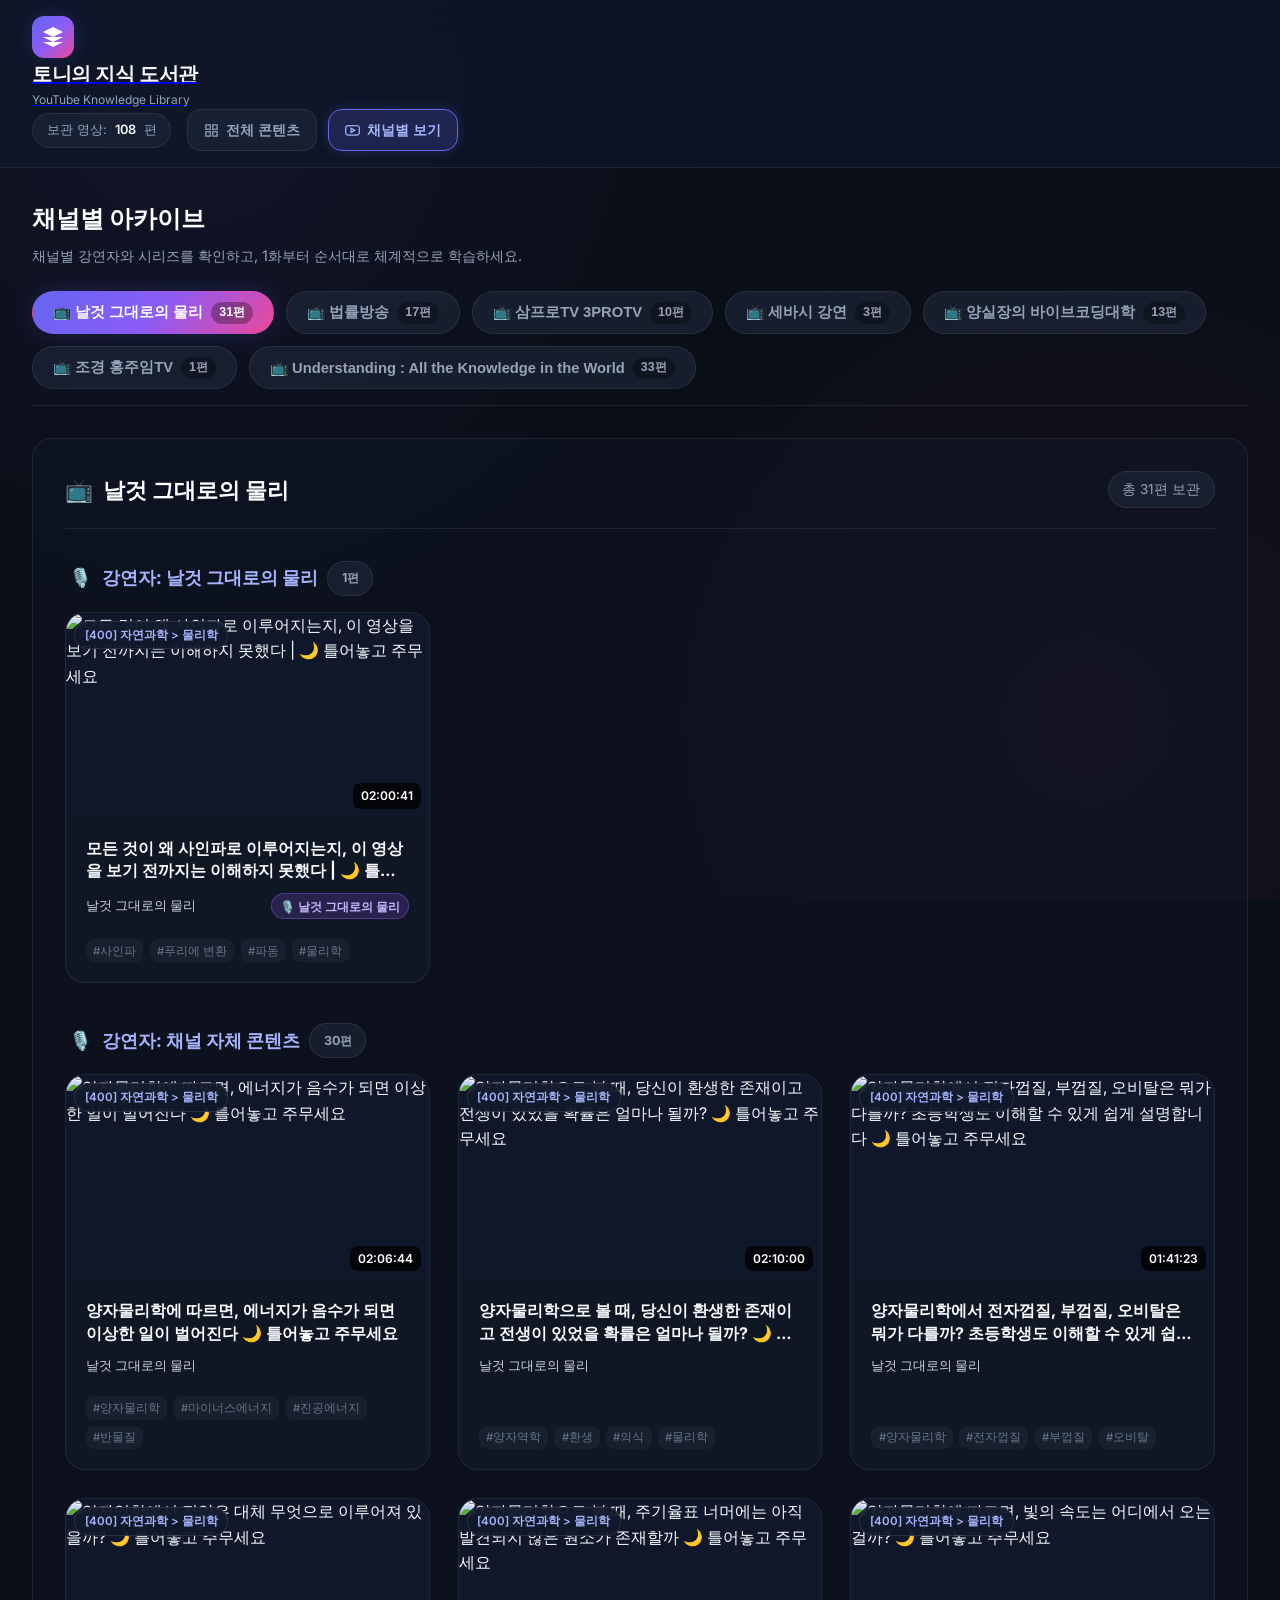
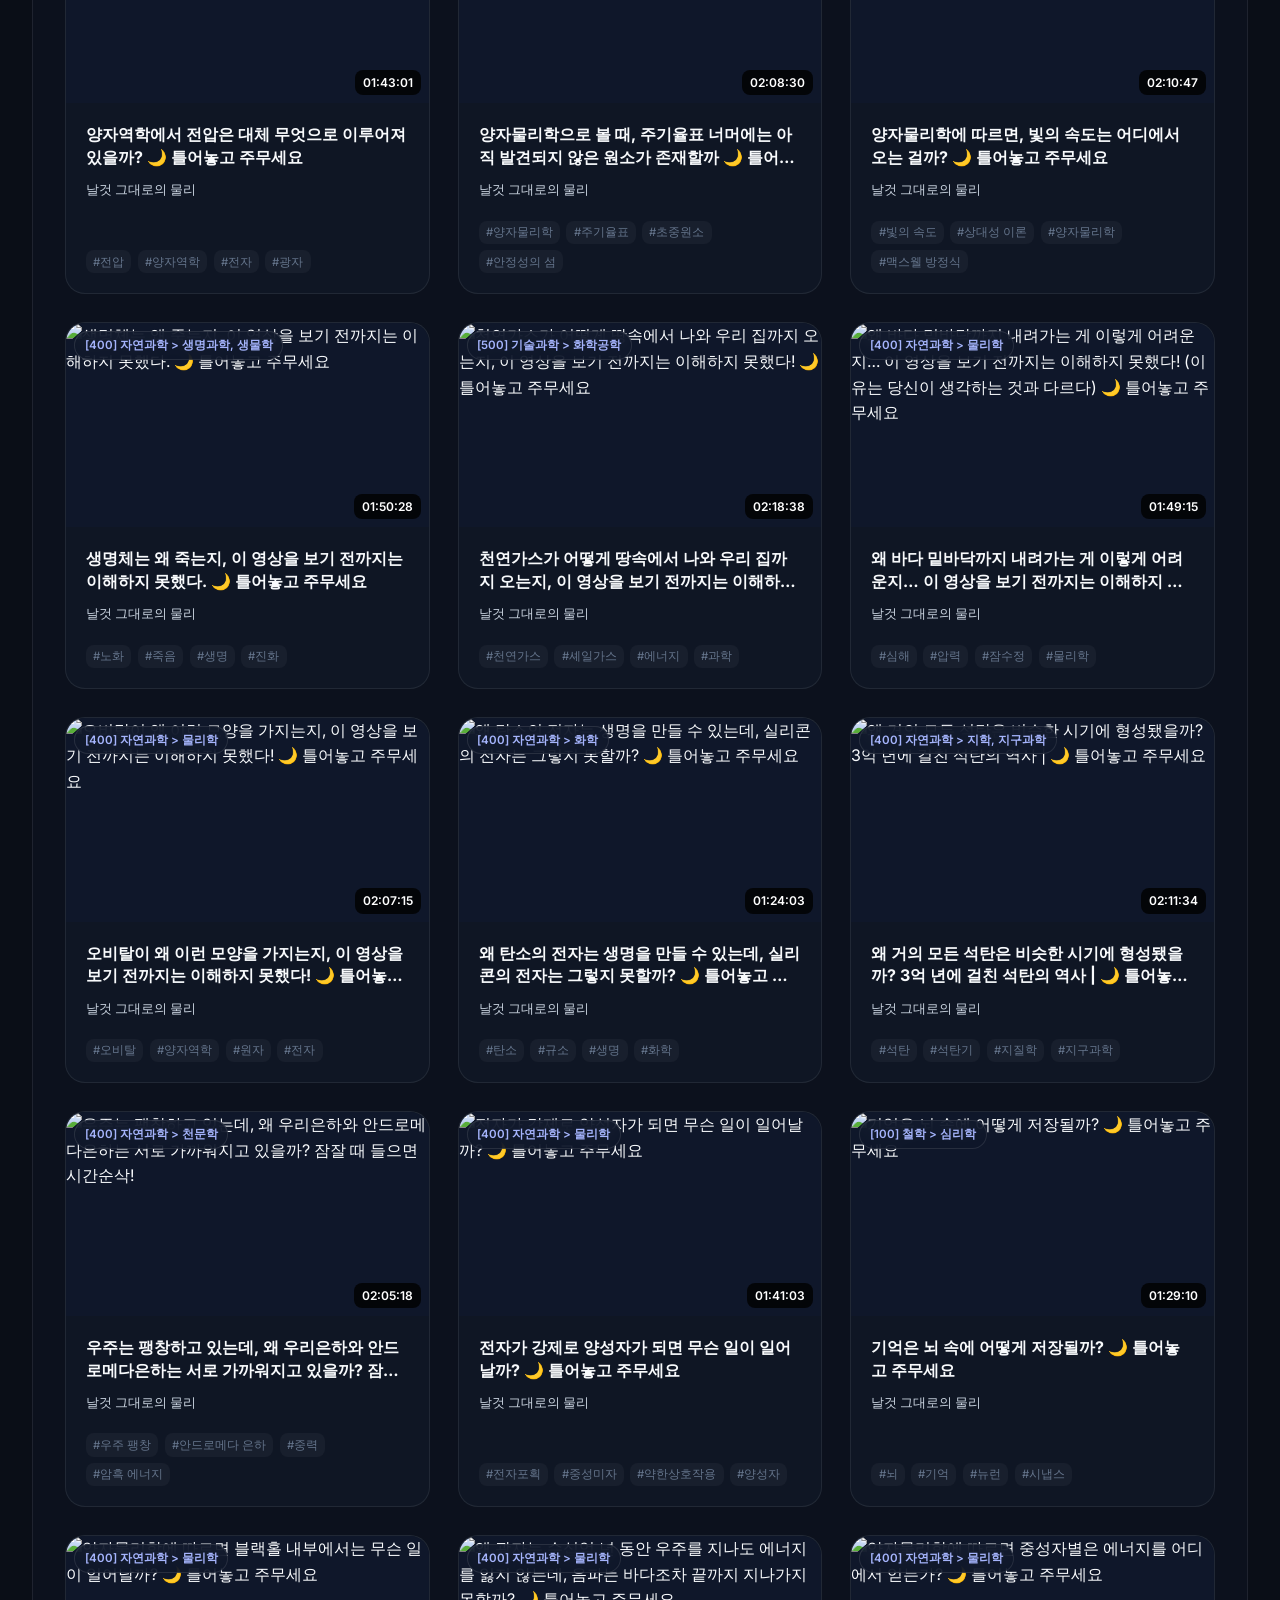
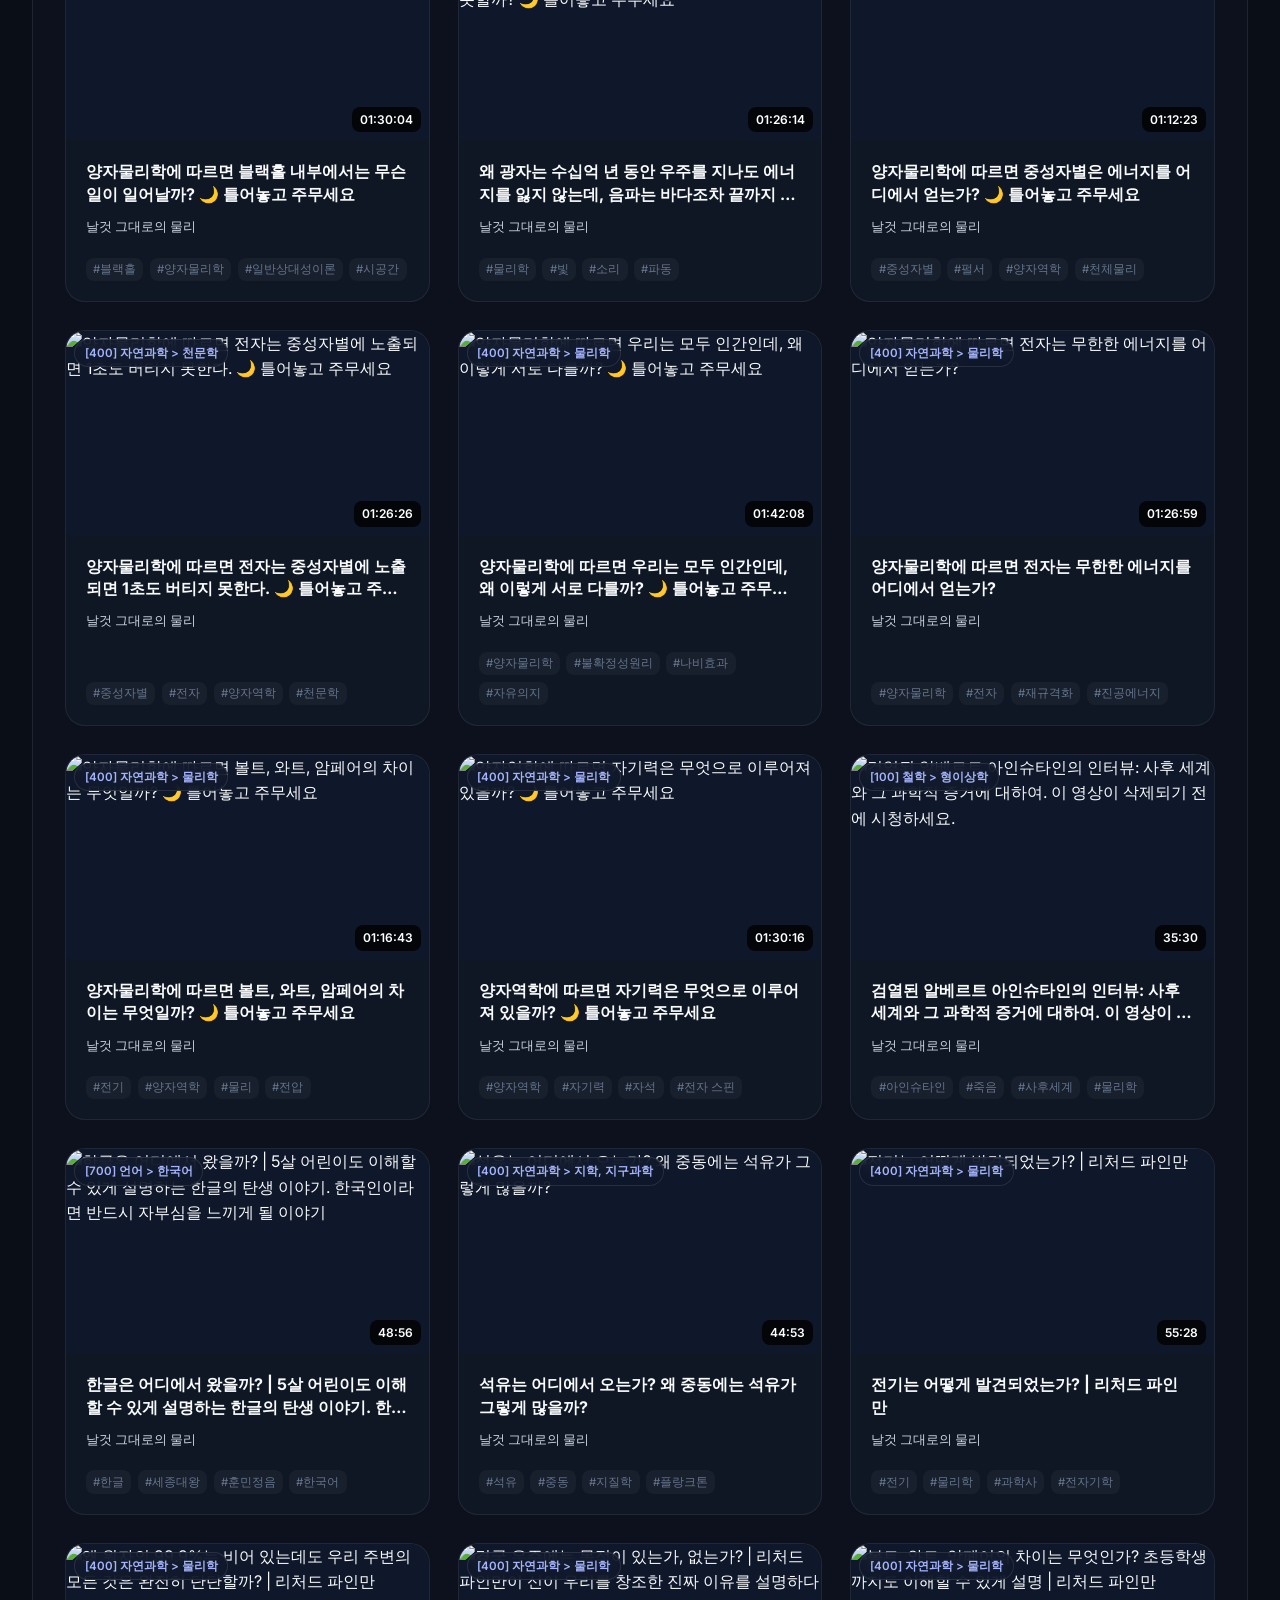
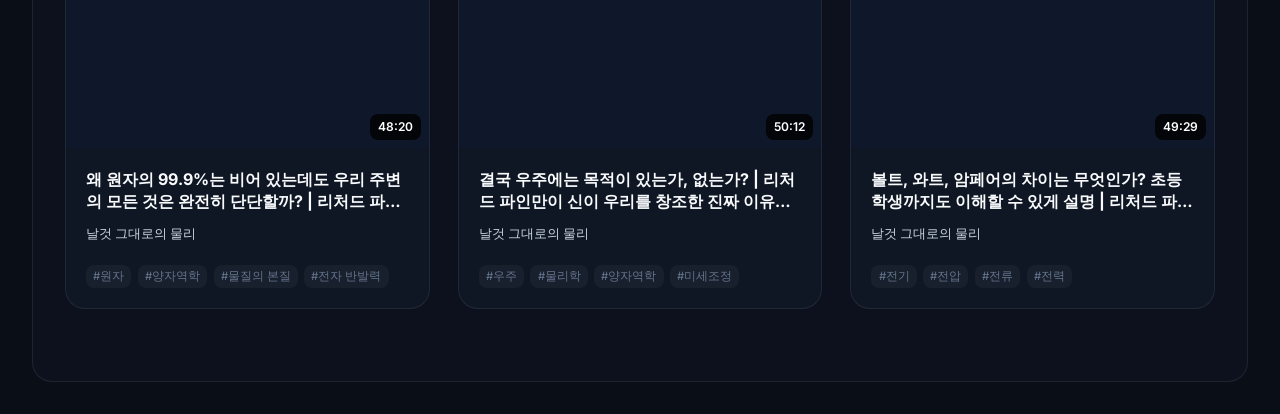
==== channels.html @ 5d0626cc "Update library 5d512f7e80e544d9be25791d46a5374f" ====
<!DOCTYPE html>
<html lang="ko">
<head>
  <meta charset="UTF-8">
  <meta name="yka-mode" content="public">
  <meta name="viewport" content="width=device-width, initial-scale=1.0">
  <title>채널별 보기 — 토니의 지식 도서관</title>
  <link rel="stylesheet" href="./css/style.css">
  <link rel="preconnect" href="https://fonts.googleapis.com">
  <link rel="preconnect" href="https://fonts.gstatic.com" crossorigin>
  <link href="https://fonts.googleapis.com/css2?family=Inter:wght@400;500;600;700&display=swap" rel="stylesheet">
</head>
<body>
  <!-- Header Bar -->
  <header class="app-header">
    <div class="header-inner">
      <a href="./index.html" class="logo-link">
        <div class="logo-icon">
          <svg viewBox="0 0 24 24">
            <path d="M12 2L2 7l10 5 10-5-10-5zM2 17l10 5 10-5M2 12l10 5 10-5"/>
          </svg>
        </div>
        <div class="logo-text">
          <h1>토니의 지식 도서관</h1>
          <p>YouTube Knowledge Library</p>
        </div>
      </a>

      <div class="header-stats">
        <div class="stat-badge" id="stat-count-badge">
          보관 영상: <strong id="total-video-count">0</strong>편
        </div>
        <nav class="top-nav-menu">
          <a href="./index.html" class="top-nav-btn" id="nav-all-btn">
            <svg width="15" height="15" viewBox="0 0 24 24" fill="none" stroke="currentColor" stroke-width="2">
              <rect x="3" y="3" width="7" height="7"></rect>
              <rect x="14" y="3" width="7" height="7"></rect>
              <rect x="14" y="14" width="7" height="7"></rect>
              <rect x="3" y="14" width="7" height="7"></rect>
            </svg>
            전체 콘텐츠
          </a>
          <a href="./channels.html" class="top-nav-btn active" id="nav-channel-btn">
            <svg width="15" height="15" viewBox="0 0 24 24" fill="none" stroke="currentColor" stroke-width="2">
              <path d="M22.54 6.42a2.78 2.78 0 0 0-1.94-2C18.88 4 12 4 12 4s-6.88 0-8.6.46a2.78 2.78 0 0 0-1.94 2A29 29 0 0 0 1 11.75a29 29 0 0 0 .46 5.33A2.78 2.78 0 0 0 3.4 19c1.72.46 8.6.46 8.6.46s6.88 0 8.6-.46a2.78 2.78 0 0 0 1.94-2 29 29 0 0 0 .46-5.25 29 29 0 0 0-.46-5.33z"></path>
              <polygon points="9.75 15.02 15.5 11.75 9.75 8.48 9.75 15.02"></polygon>
            </svg>
            채널별 보기
          </a>
          <button class="btn-primary" id="open-add-modal-btn" data-local-only hidden>
            <svg width="16" height="16" viewBox="0 0 24 24" fill="none" stroke="currentColor" stroke-width="2.5">
              <line x1="12" y1="5" x2="12" y2="19"></line>
              <line x1="5" y1="12" x2="19" y2="12"></line>
            </svg>
            영상 등록
          </button>
        </nav>
      </div>
    </div>
  </header>

  <!-- Main Content -->
  <main class="main-container">
    <!-- Active Batch Status Banner -->
    <div class="batch-status-banner" id="batch-banner" data-local-only hidden>
      <div class="batch-status-info">
        <div class="pulse-spinner"></div>
        <div>
          <strong id="batch-banner-text">백그라운드 배치 작업 진행 중...</strong>
          <span style="font-size: 0.8rem; color: #94a3b8; margin-left: 0.5rem;" id="batch-banner-detail"></span>
        </div>
      </div>
      <div style="display: flex; gap: 0.5rem;">
        <button class="btn-secondary" id="resume-batch-btn" style="display: none; padding: 0.4rem 0.8rem; font-size: 0.8rem;">
          실패 건 재시도
        </button>
      </div>
    </div>

    <!-- Page Title & Description -->
    <div style="margin-bottom: 1.5rem;">
      <h2 style="font-size: 1.5rem; font-weight: 700; color: #ffffff; margin-bottom: 0.35rem;">
        채널별 아카이브
      </h2>
      <p style="font-size: 0.9rem; color: #94a3b8;">
        채널별 강연자와 시리즈를 확인하고, 1화부터 순서대로 체계적으로 학습하세요.
      </p>
    </div>

    <!-- Channel Tabs Bar (Dynamically populated, 가나다순) -->
    <div class="channel-tabs-bar" id="channel-tabs-bar">
      <!-- Populated dynamically -->
    </div>

    <!-- Channel Content Hierarchy Area -->
    <div id="channel-content-area">
      <!-- Populated dynamically: Speaker (가나다순) -> Series (1화..N화 오름차순) -> General -->
    </div>

    <!-- Empty State -->
    <div class="empty-state" id="empty-state" style="display: none;">
      <svg viewBox="0 0 24 24" fill="none" stroke-width="1.5">
        <rect x="2" y="2" width="20" height="20" rx="5" ry="5"></rect>
        <path d="M16 11.37A4 4 0 1 1 12.63 8 4 4 0 0 1 16 11.37z"></path>
        <line x1="17.5" y1="6.5" x2="17.51" y2="6.5"></line>
      </svg>
      <h3>보관된 채널 콘텐츠가 없습니다</h3>
      <p>상단의 '+ 영상 등록' 버튼을 눌러 YouTube URL을 입력해 보세요.</p>
    </div>
  </main>

  <!-- Add URL Modal -->
  <div class="batch-modal-backdrop" id="add-modal" data-local-only hidden>
    <div class="batch-modal">
      <div class="modal-header">
        <h2>새 YouTube 영상 등록</h2>
        <button class="close-btn" id="close-modal-btn">&times;</button>
      </div>
      <form id="add-url-form">
        <div class="form-group">
          <label for="url-textarea">YouTube URL 입력 (단일 URL 또는 여러 개를 줄바꿈으로 입력)</label>
          <textarea id="url-textarea" class="url-input" placeholder="https://www.youtube.com/watch?v=...&#10;https://youtu.be/...&#10;(줄바꿈으로 여러 개 동시 등록 가능)" required></textarea>
          <p class="form-hint">
            💡 브라우저를 닫아도 백그라운드에서 순차적으로 지식 추출 및 분류가 계속 진행됩니다.
          </p>
        </div>
        <div style="display: flex; justify-content: flex-end; gap: 0.75rem;">
          <button type="button" class="btn-secondary" id="cancel-modal-btn">취소</button>
          <button type="submit" class="btn-primary" id="submit-url-btn">지식 추출 시작</button>
        </div>
      </form>
    </div>
  </div>

  <script src="./js/data_source.js"></script>
  <script src="./js/series_parser.js"></script>
  <script src="./js/channels.js"></script>
</body>
</html>
---- css/style.css ----
@import url('https://fonts.googleapis.com/css2?family=Pretendard:wght@300;400;500;600;700;800&family=Inter:wght@400;500;600;700&display=swap');

:root {
  --bg-primary: #0a0e17;
  --bg-secondary: #111827;
  --bg-card: rgba(17, 24, 39, 0.75);
  --bg-card-hover: rgba(30, 41, 59, 0.85);
  --bg-glass: rgba(15, 23, 42, 0.65);
  --border-subtle: rgba(255, 255, 255, 0.08);
  --border-focus: rgba(99, 102, 241, 0.5);
  
  --text-primary: #f8fafc;
  --text-secondary: #94a3b8;
  --text-muted: #64748b;

  --accent-primary: #6366f1;
  --accent-primary-hover: #4f46e5;
  --accent-gradient: linear-gradient(135deg, #6366f1 0%, #8b5cf6 50%, #ec4899 100%);
  --accent-gradient-glow: linear-gradient(135deg, rgba(99, 102, 241, 0.25) 0%, rgba(139, 92, 246, 0.25) 100%);
  --accent-success: #10b981;
  --accent-warning: #f59e0b;
  --accent-danger: #ef4444;

  --radius-sm: 8px;
  --radius-md: 14px;
  --radius-lg: 20px;
  --radius-full: 9999px;

  --shadow-sm: 0 2px 8px rgba(0, 0, 0, 0.3);
  --shadow-md: 0 8px 24px rgba(0, 0, 0, 0.4);
  --shadow-lg: 0 16px 40px rgba(0, 0, 0, 0.5);
  --shadow-glow: 0 0 25px rgba(99, 102, 241, 0.2);

  --transition: all 0.25s cubic-bezier(0.16, 1, 0.3, 1);
}

* {
  box-sizing: border-box;
  margin: 0;
  padding: 0;
}

body {
  font-family: 'Pretendard', 'Inter', -apple-system, BlinkMacSystemFont, sans-serif;
  background-color: var(--bg-primary);
  color: var(--text-primary);
  line-height: 1.6;
  min-height: 100vh;
  overflow-x: hidden;
  background-image: 
    radial-gradient(circle at 15% 10%, rgba(99, 102, 241, 0.08) 0%, transparent 40%),
    radial-gradient(circle at 85% 80%, rgba(236, 72, 153, 0.06) 0%, transparent 40%);
  background-attachment: fixed;
}

/* Custom Scrollbar */
::-webkit-scrollbar {
  width: 8px;
  height: 8px;
}
::-webkit-scrollbar-track {
  background: var(--bg-primary);
}
::-webkit-scrollbar-thumb {
  background: #334155;
  border-radius: var(--radius-full);
}
::-webkit-scrollbar-thumb:hover {
  background: #475569;
}

/* Header & Navbar */
header.app-header {
  position: sticky;
  top: 0;
  z-index: 100;
  backdrop-filter: blur(16px);
  -webkit-backdrop-filter: blur(16px);
  background: var(--bg-glass);
  border-bottom: 1px solid var(--border-subtle);
  padding: 1rem 2rem;
}

.header-container {
  max-width: 1400px;
  margin: 0 auto;
  display: flex;
  justify-content: space-between;
  align-items: center;
  gap: 1.5rem;
}

.logo-group {
  display: flex;
  align-items: center;
  gap: 0.85rem;
  text-decoration: none;
  color: inherit;
}

.logo-icon {
  width: 42px;
  height: 42px;
  border-radius: 12px;
  background: var(--accent-gradient);
  display: flex;
  align-items: center;
  justify-content: center;
  box-shadow: var(--shadow-glow);
}

.logo-icon svg {
  width: 24px;
  height: 24px;
  fill: #ffffff;
}

.logo-text h1 {
  font-size: 1.25rem;
  font-weight: 700;
  letter-spacing: -0.02em;
  background: linear-gradient(135deg, #ffffff 0%, #cbd5e1 100%);
  -webkit-background-clip: text;
  -webkit-text-fill-color: transparent;
}

.logo-text p {
  font-size: 0.75rem;
  color: var(--text-secondary);
  font-weight: 400;
}

.header-stats {
  display: flex;
  align-items: center;
  gap: 1rem;
}

.stat-badge {
  display: flex;
  align-items: center;
  gap: 0.5rem;
  background: rgba(30, 41, 59, 0.6);
  border: 1px solid var(--border-subtle);
  padding: 0.4rem 0.85rem;
  border-radius: var(--radius-full);
  font-size: 0.8rem;
  color: var(--text-secondary);
}

.stat-badge strong {
  color: var(--text-primary);
  font-weight: 600;
}

.stat-badge.credit-badge {
  border-color: rgba(16, 185, 129, 0.3);
  color: #34d399;
}

.btn-primary {
  display: inline-flex;
  align-items: center;
  gap: 0.5rem;
  background: var(--accent-gradient);
  color: #ffffff;
  border: none;
  padding: 0.6rem 1.25rem;
  border-radius: var(--radius-md);
  font-size: 0.9rem;
  font-weight: 600;
  cursor: pointer;
  box-shadow: var(--shadow-glow);
  transition: var(--transition);
}

.btn-primary:hover {
  transform: translateY(-2px);
  box-shadow: 0 4px 20px rgba(99, 102, 241, 0.4);
}

.btn-secondary {
  display: inline-flex;
  align-items: center;
  gap: 0.5rem;
  background: rgba(30, 41, 59, 0.8);
  color: var(--text-primary);
  border: 1px solid var(--border-subtle);
  padding: 0.6rem 1.15rem;
  border-radius: var(--radius-md);
  font-size: 0.9rem;
  font-weight: 500;
  cursor: pointer;
  transition: var(--transition);
}

.btn-secondary:hover {
  background: rgba(51, 65, 85, 0.8);
  border-color: var(--border-focus);
}

/* Main Container */
main.main-container {
  max-width: 1400px;
  margin: 2rem auto;
  padding: 0 2rem;
}

/* Batch Add Modal / Panel */
.batch-modal-backdrop {
  position: fixed;
  inset: 0;
  background: rgba(0, 0, 0, 0.7);
  backdrop-filter: blur(8px);
  display: none;
  align-items: center;
  justify-content: center;
  z-index: 1000;
  opacity: 0;
  pointer-events: none;
  transition: opacity 0.25s ease;
}

.batch-modal-backdrop.active {
  display: flex;
  opacity: 1;
  pointer-events: auto;
}

.batch-modal {
  background: var(--bg-secondary);
  border: 1px solid var(--border-subtle);
  border-radius: var(--radius-lg);
  width: 90%;
  max-width: 620px;
  padding: 2rem;
  box-shadow: var(--shadow-lg);
  transform: scale(0.95);
  transition: transform 0.25s cubic-bezier(0.16, 1, 0.3, 1);
}

.batch-modal-backdrop.active .batch-modal {
  transform: scale(1);
}

.modal-header {
  display: flex;
  justify-content: space-between;
  align-items: center;
  margin-bottom: 1.25rem;
}

.modal-header h2 {
  font-size: 1.25rem;
  font-weight: 700;
}

.close-btn {
  background: none;
  border: none;
  color: var(--text-muted);
  cursor: pointer;
  font-size: 1.5rem;
  line-height: 1;
  transition: var(--transition);
}

.close-btn:hover {
  color: var(--text-primary);
}

.form-group {
  margin-bottom: 1.25rem;
}

.form-group label {
  display: block;
  font-size: 0.85rem;
  font-weight: 500;
  color: var(--text-secondary);
  margin-bottom: 0.5rem;
}

textarea.url-input {
  width: 100%;
  min-height: 140px;
  background: rgba(10, 14, 23, 0.8);
  border: 1px solid var(--border-subtle);
  border-radius: var(--radius-sm);
  padding: 0.85rem;
  color: var(--text-primary);
  font-family: 'Inter', monospace;
  font-size: 0.85rem;
  resize: vertical;
  transition: var(--transition);
}

textarea.url-input:focus {
  outline: none;
  border-color: var(--accent-primary);
  box-shadow: 0 0 0 3px rgba(99, 102, 241, 0.2);
}

.form-hint {
  font-size: 0.75rem;
  color: var(--text-muted);
  margin-top: 0.4rem;
}

/* Batch Active Banner */
.batch-status-banner {
  background: var(--accent-gradient-glow);
  border: 1px solid rgba(99, 102, 241, 0.3);
  border-radius: var(--radius-md);
  padding: 1rem 1.5rem;
  margin-bottom: 2rem;
  display: none;
  align-items: center;
  justify-content: space-between;
  gap: 1rem;
}

.batch-status-banner.visible {
  display: flex;
}

.batch-status-info {
  display: flex;
  align-items: center;
  gap: 0.85rem;
}

.pulse-spinner {
  width: 12px;
  height: 12px;
  background-color: var(--accent-primary);
  border-radius: 50%;
  box-shadow: 0 0 0 0 rgba(99, 102, 241, 0.7);
  animation: pulse 1.6s infinite;
}

@keyframes pulse {
  0% { transform: scale(0.95); box-shadow: 0 0 0 0 rgba(99, 102, 241, 0.7); }
  70% { transform: scale(1); box-shadow: 0 0 0 10px rgba(99, 102, 241, 0); }
  100% { transform: scale(0.95); box-shadow: 0 0 0 0 rgba(99, 102, 241, 0); }
}

/* Filter & Search Bar */
.control-panel {
  display: flex;
  flex-direction: column;
  gap: 1.25rem;
  margin-bottom: 2rem;
}

.search-row {
  display: flex;
  gap: 1rem;
  flex-wrap: wrap;
}

.search-box-wrapper {
  flex: 1;
  min-width: 280px;
  position: relative;
}

.search-icon {
  position: absolute;
  left: 1rem;
  top: 50%;
  transform: translateY(-50%);
  color: var(--text-muted);
  pointer-events: none;
}

input.search-input {
  width: 100%;
  background: var(--bg-card);
  border: 1px solid var(--border-subtle);
  border-radius: var(--radius-md);
  padding: 0.75rem 1rem 0.75rem 2.75rem;
  color: var(--text-primary);
  font-size: 0.95rem;
  transition: var(--transition);
}

input.search-input:focus {
  outline: none;
  border-color: var(--accent-primary);
  box-shadow: 0 0 0 3px rgba(99, 102, 241, 0.2);
}

.filter-select {
  background: var(--bg-card);
  border: 1px solid var(--border-subtle);
  color: var(--text-primary);
  border-radius: var(--radius-md);
  padding: 0.75rem 1.25rem;
  font-size: 0.9rem;
  cursor: pointer;
  transition: var(--transition);
}

.filter-select:focus {
  outline: none;
  border-color: var(--accent-primary);
}

/* Category Chips */
.category-chips-bar {
  display: flex;
  gap: 0.5rem;
  overflow-x: auto;
  padding-bottom: 0.5rem;
}

.category-chip {
  white-space: nowrap;
  background: rgba(30, 41, 59, 0.6);
  border: 1px solid var(--border-subtle);
  color: var(--text-secondary);
  padding: 0.45rem 1rem;
  border-radius: var(--radius-full);
  font-size: 0.82rem;
  font-weight: 500;
  cursor: pointer;
  transition: var(--transition);
}

.category-chip:hover {
  background: rgba(51, 65, 85, 0.8);
  color: var(--text-primary);
}

.category-chip.active {
  background: var(--accent-primary);
  border-color: var(--accent-primary);
  color: #ffffff;
  box-shadow: var(--shadow-glow);
}

/* Video Grid */
.video-grid {
  display: grid;
  grid-template-columns: repeat(auto-fill, minmax(320px, 1fr));
  gap: 1.75rem;
}

.video-card {
  background: var(--bg-card);
  border: 1px solid var(--border-subtle);
  border-radius: var(--radius-lg);
  overflow: hidden;
  display: flex;
  flex-direction: column;
  transition: var(--transition);
  cursor: pointer;
  text-decoration: none;
  color: inherit;
  position: relative;
}

.video-card:hover {
  transform: translateY(-4px);
  border-color: var(--border-focus);
  box-shadow: var(--shadow-lg);
  background: var(--bg-card-hover);
}

.card-thumbnail-wrapper {
  position: relative;
  width: 100%;
  aspect-ratio: 16 / 9;
  overflow: hidden;
  background: #0f172a;
}

.card-thumbnail {
  width: 100%;
  height: 100%;
  object-fit: cover;
  transition: transform 0.4s ease;
}

.video-card:hover .card-thumbnail {
  transform: scale(1.05);
}

.card-duration-badge {
  position: absolute;
  bottom: 0.5rem;
  right: 0.5rem;
  background: rgba(0, 0, 0, 0.8);
  color: #ffffff;
  padding: 0.2rem 0.5rem;
  border-radius: var(--radius-sm);
  font-size: 0.75rem;
  font-weight: 600;
}

.card-kdc-badge {
  position: absolute;
  top: 0.5rem;
  left: 0.5rem;
  background: rgba(15, 23, 42, 0.85);
  backdrop-filter: blur(8px);
  border: 1px solid rgba(255, 255, 255, 0.1);
  color: #a5b4fc;
  padding: 0.25rem 0.6rem;
  border-radius: var(--radius-full);
  font-size: 0.72rem;
  font-weight: 600;
}

.card-body {
  padding: 1.25rem;
  display: flex;
  flex-direction: column;
  flex: 1;
  gap: 0.75rem;
}

.card-title {
  font-size: 1rem;
  font-weight: 700;
  line-height: 1.4;
  color: var(--text-primary);
  display: -webkit-box;
  -webkit-line-clamp: 2;
  -webkit-box-orient: vertical;
  overflow: hidden;
}

.card-meta-row {
  display: flex;
  align-items: center;
  justify-content: space-between;
  font-size: 0.8rem;
  color: var(--text-secondary);
}

.card-channel {
  font-weight: 500;
  color: #cbd5e1;
  overflow: hidden;
  text-overflow: ellipsis;
  white-space: nowrap;
  max-width: 60%;
}

.speaker-tag {
  background: rgba(139, 92, 246, 0.2);
  border: 1px solid rgba(139, 92, 246, 0.4);
  color: #c4b5fd;
  padding: 0.15rem 0.5rem;
  border-radius: var(--radius-full);
  font-size: 0.75rem;
  font-weight: 600;
}

.card-tags {
  display: flex;
  flex-wrap: wrap;
  gap: 0.4rem;
  margin-top: auto;
  padding-top: 0.5rem;
}

.card-tag {
  font-size: 0.72rem;
  color: var(--text-muted);
  background: rgba(255, 255, 255, 0.04);
  padding: 0.15rem 0.45rem;
  border-radius: var(--radius-sm);
}

/* Empty State */
.empty-state {
  text-align: center;
  padding: 5rem 2rem;
  color: var(--text-muted);
}

.empty-state svg {
  width: 64px;
  height: 64px;
  stroke: var(--text-muted);
  margin-bottom: 1rem;
}

.empty-state h3 {
  font-size: 1.25rem;
  color: var(--text-secondary);
  margin-bottom: 0.5rem;
}

/* VIEWER PAGE SPECIFIC */
.viewer-layout {
  display: grid;
  grid-template-columns: 1fr 1fr;
  gap: 2rem;
  align-items: start;
}

@media (max-width: 1024px) {
  .viewer-layout {
    grid-template-columns: 1fr;
  }
}

.video-player-section {
  position: sticky;
  top: 6rem;
  display: flex;
  flex-direction: column;
  gap: 1.25rem;
}

.video-embed-container {
  width: 100%;
  aspect-ratio: 16 / 9;
  background: #000;
  border-radius: var(--radius-lg);
  overflow: hidden;
  border: 1px solid var(--border-subtle);
  box-shadow: var(--shadow-lg);
}

.video-embed-container iframe {
  width: 100%;
  height: 100%;
  border: none;
}

.viewer-meta-card {
  background: var(--bg-card);
  border: 1px solid var(--border-subtle);
  border-radius: var(--radius-md);
  padding: 1.25rem;
}

.viewer-meta-title {
  font-size: 1.15rem;
  font-weight: 700;
  margin-bottom: 0.75rem;
  line-height: 1.4;
}

.viewer-badges-row {
  display: flex;
  flex-wrap: wrap;
  gap: 0.5rem;
  margin-bottom: 0.75rem;
}

.notes-section {
  background: var(--bg-card);
  border: 1px solid var(--border-subtle);
  border-radius: var(--radius-lg);
  padding: 1.5rem;
  min-height: 700px;
}

/* Tabs */
.tabs-nav {
  display: flex;
  border-bottom: 1px solid var(--border-subtle);
  margin-bottom: 1.5rem;
  gap: 0.5rem;
}

.tab-btn {
  background: none;
  border: none;
  padding: 0.75rem 1.25rem;
  color: var(--text-secondary);
  font-size: 0.95rem;
  font-weight: 600;
  cursor: pointer;
  position: relative;
  transition: var(--transition);
  border-radius: var(--radius-sm) var(--radius-sm) 0 0;
}

.tab-btn:hover {
  color: var(--text-primary);
}

.tab-btn.active {
  color: var(--accent-primary);
}

.tab-btn.active::after {
  content: '';
  position: absolute;
  bottom: -1px;
  left: 0;
  right: 0;
  height: 2px;
  background: var(--accent-gradient);
}

.tab-pane {
  display: none;
}

.tab-pane.active {
  display: block;
}

/* Detail Note Items */
.detail-item-card {
  background: rgba(30, 41, 59, 0.4);
  border: 1px solid var(--border-subtle);
  border-radius: var(--radius-md);
  padding: 1.25rem;
  margin-bottom: 1.25rem;
  transition: var(--transition);
}

.detail-item-card:hover {
  border-color: rgba(99, 102, 241, 0.3);
  background: rgba(30, 41, 59, 0.6);
}

.detail-item-header {
  display: flex;
  align-items: center;
  gap: 0.75rem;
  margin-bottom: 0.6rem;
}

.timestamp-btn {
  display: inline-flex;
  align-items: center;
  gap: 0.3rem;
  background: rgba(99, 102, 241, 0.2);
  border: 1px solid rgba(99, 102, 241, 0.4);
  color: #a5b4fc;
  padding: 0.25rem 0.6rem;
  border-radius: var(--radius-sm);
  font-size: 0.8rem;
  font-weight: 600;
  cursor: pointer;
  transition: var(--transition);
}

.timestamp-btn:hover {
  background: var(--accent-primary);
  color: #ffffff;
  box-shadow: 0 0 10px rgba(99, 102, 241, 0.5);
}

.detail-item-topic {
  font-size: 1.05rem;
  font-weight: 700;
  color: var(--text-primary);
}

.detail-item-content {
  color: #cbd5e1;
  font-size: 0.92rem;
  line-height: 1.65;
  white-space: pre-line;
}

/* Summary Note Cards */
.takeaway-box {
  background: var(--accent-gradient-glow);
  border: 1px solid rgba(99, 102, 241, 0.4);
  border-radius: var(--radius-md);
  padding: 1.5rem;
  margin-bottom: 1.5rem;
}

.takeaway-label {
  font-size: 0.75rem;
  font-weight: 700;
  text-transform: uppercase;
  letter-spacing: 0.05em;
  color: #a5b4fc;
  margin-bottom: 0.5rem;
}

.takeaway-text {
  font-size: 1.15rem;
  font-weight: 700;
  line-height: 1.5;
  color: #ffffff;
}

.summary-section {
  margin-bottom: 1.5rem;
}

.summary-section h4 {
  font-size: 0.95rem;
  font-weight: 700;
  color: #94a3b8;
  margin-bottom: 0.75rem;
  display: flex;
  align-items: center;
  gap: 0.5rem;
}

.summary-list {
  list-style: none;
  display: flex;
  flex-direction: column;
  gap: 0.5rem;
}

.summary-list li {
  background: rgba(30, 41, 59, 0.4);
  border: 1px solid var(--border-subtle);
  border-radius: var(--radius-sm);
  padding: 0.75rem 1rem;
  font-size: 0.9rem;
  color: #e2e8f0;
  line-height: 1.5;
}

/* Transcript Stream */
.transcript-stream {
  max-height: 600px;
  overflow-y: auto;
  padding-right: 0.5rem;
  display: flex;
  flex-direction: column;
  gap: 0.5rem;
}

.transcript-line {
  display: flex;
  align-items: baseline;
  gap: 0.75rem;
  padding: 0.4rem 0.6rem;
  border-radius: var(--radius-sm);
  transition: var(--transition);
}

.transcript-line:hover {
  background: rgba(255, 255, 255, 0.05);
}

.transcript-line .time {
  font-size: 0.75rem;
  color: var(--accent-primary);
  font-weight: 600;
  cursor: pointer;
  white-space: nowrap;
}

.transcript-line .text {
  font-size: 0.85rem;
  color: #94a3b8;
}

/* ==========================================================================
   Navigation Menu & Search Enhancements
   ========================================================================== */

.top-nav-menu {
  display: flex;
  align-items: center;
  gap: 0.65rem;
}

.top-nav-btn {
  display: inline-flex;
  align-items: center;
  gap: 0.45rem;
  background: rgba(30, 41, 59, 0.6);
  border: 1px solid var(--border-subtle);
  color: var(--text-secondary);
  padding: 0.55rem 1rem;
  border-radius: var(--radius-md);
  font-size: 0.88rem;
  font-weight: 600;
  text-decoration: none;
  cursor: pointer;
  transition: var(--transition);
}

.top-nav-btn:hover {
  background: rgba(51, 65, 85, 0.8);
  color: var(--text-primary);
  border-color: rgba(99, 102, 241, 0.4);
}

.top-nav-btn.active {
  background: rgba(99, 102, 241, 0.2);
  color: #a5b4fc;
  border-color: var(--accent-primary);
  box-shadow: 0 0 12px rgba(99, 102, 241, 0.25);
}

.btn-search {
  display: inline-flex;
  align-items: center;
  gap: 0.5rem;
  background: var(--accent-gradient);
  color: #ffffff;
  border: none;
  padding: 0.75rem 1.4rem;
  border-radius: var(--radius-md);
  font-size: 0.92rem;
  font-weight: 600;
  cursor: pointer;
  box-shadow: var(--shadow-glow);
  transition: var(--transition);
  white-space: nowrap;
}

.btn-search:hover {
  transform: translateY(-1px);
  box-shadow: 0 4px 18px rgba(99, 102, 241, 0.45);
}

.btn-search:active {
  transform: translateY(0);
}

.empty-message {
  font-size: 0.95rem;
  color: #94a3b8;
  margin: 0.5rem 0 1.25rem;
  line-height: 1.6;
}

/* ==========================================================================
   Grouped Layout Sections (Speaker Search & Channel View)
   ========================================================================== */

.channel-group-section {
  margin-bottom: 3rem;
  background: rgba(15, 23, 42, 0.4);
  border: 1px solid var(--border-subtle);
  border-radius: var(--radius-lg);
  padding: 1.75rem;
}

.channel-group-header {
  display: flex;
  align-items: center;
  justify-content: space-between;
  padding-bottom: 1rem;
  border-bottom: 1px solid var(--border-subtle);
  margin-bottom: 1.5rem;
}

.channel-group-title {
  display: flex;
  align-items: center;
  gap: 0.75rem;
  font-size: 1.35rem;
  font-weight: 700;
  color: #ffffff;
}

.speaker-group-section {
  margin-bottom: 2rem;
}

.speaker-group-header {
  display: flex;
  align-items: center;
  gap: 0.6rem;
  font-size: 1.15rem;
  font-weight: 700;
  color: #a5b4fc;
  margin-bottom: 1rem;
  padding-left: 0.25rem;
}

.series-group-section {
  margin-bottom: 1.75rem;
  background: rgba(30, 41, 59, 0.3);
  border: 1px solid rgba(51, 65, 85, 0.6);
  border-radius: var(--radius-md);
  padding: 1.25rem;
}

.series-group-title {
  display: flex;
  align-items: center;
  gap: 0.5rem;
  font-size: 1rem;
  font-weight: 700;
  color: #38bdf8;
  margin-bottom: 1rem;
}

.episode-badge {
  display: inline-block;
  background: rgba(56, 189, 248, 0.2);
  border: 1px solid rgba(56, 189, 248, 0.4);
  color: #7dd3fc;
  padding: 0.15rem 0.5rem;
  border-radius: var(--radius-sm);
  font-size: 0.75rem;
  font-weight: 700;
  margin-right: 0.4rem;
}

/* Channel Tabs Bar for channels.html */
.channel-tabs-bar {
  display: flex;
  gap: 0.75rem;
  flex-wrap: wrap;
  margin-bottom: 2rem;
  padding-bottom: 1rem;
  border-bottom: 1px solid var(--border-subtle);
}

.channel-tab-pill {
  display: inline-flex;
  align-items: center;
  gap: 0.5rem;
  background: rgba(30, 41, 59, 0.6);
  border: 1px solid var(--border-subtle);
  color: var(--text-secondary);
  padding: 0.6rem 1.25rem;
  border-radius: var(--radius-full);
  font-size: 0.92rem;
  font-weight: 600;
  cursor: pointer;
  transition: var(--transition);
}

.channel-tab-pill:hover {
  background: rgba(51, 65, 85, 0.8);
  color: var(--text-primary);
  border-color: rgba(99, 102, 241, 0.4);
}

.channel-tab-pill.active {
  background: var(--accent-gradient);
  border-color: transparent;
  color: #ffffff;
  box-shadow: var(--shadow-glow);
}

.channel-count-badge {
  background: rgba(0, 0, 0, 0.3);
  padding: 0.15rem 0.5rem;
  border-radius: var(--radius-full);
  font-size: 0.78rem;
  font-weight: 700;
}

/* Load More Button */
.load-more-container {
  display: flex;
  justify-content: center;
  margin-top: 2.5rem;
  margin-bottom: 2rem;
}

.btn-load-more {
  display: inline-flex;
  align-items: center;
  gap: 0.6rem;
  padding: 0.85rem 2rem;
  background: rgba(30, 41, 59, 0.8);
  border: 1px solid var(--accent-primary);
  border-radius: var(--radius-full);
  color: #ffffff;
  font-size: 0.95rem;
  font-weight: 600;
  cursor: pointer;
  transition: var(--transition);
  box-shadow: 0 4px 14px rgba(0, 0, 0, 0.25);
}

.btn-load-more:hover {
  background: var(--accent-primary);
  transform: translateY(-2px);
  box-shadow: var(--shadow-glow);
}

/* Failure Management Modal */
.failure-modal-content {
  max-width: 720px;
  width: 90%;
  max-height: 85vh;
  display: flex;
  flex-direction: column;
}

.failure-modal-content .modal-body {
  overflow-y: auto;
  max-height: 60vh;
  padding-right: 0.5rem;
}

.failure-list {
  display: flex;
  flex-direction: column;
  gap: 1rem;
}

.failure-item-card {
  background: rgba(15, 23, 42, 0.7);
  border: 1px solid var(--border-subtle);
  border-radius: var(--radius-md);
  padding: 1.25rem;
  transition: var(--transition);
}

.failure-item-card:hover {
  border-color: rgba(244, 63, 94, 0.4);
}

.failure-item-header {
  display: flex;
  justify-content: space-between;
  align-items: flex-start;
  gap: 1rem;
  margin-bottom: 0.75rem;
}

.failure-item-title-group {
  flex: 1;
}

.failure-item-title {
  font-size: 0.98rem;
  font-weight: 600;
  color: var(--text-primary);
  margin-bottom: 0.25rem;
  line-height: 1.4;
}

.failure-item-submeta {
  font-size: 0.8rem;
  color: #94a3b8;
  display: flex;
  gap: 0.75rem;
  flex-wrap: wrap;
}

.failure-badge {
  display: inline-flex;
  align-items: center;
  padding: 0.25rem 0.65rem;
  border-radius: var(--radius-full);
  font-size: 0.78rem;
  font-weight: 700;
  white-space: nowrap;
}

.failure-badge.badge-restricted {
  background: rgba(245, 158, 11, 0.2);
  border: 1px solid rgba(245, 158, 11, 0.5);
  color: #fbbf24;
}

.failure-badge.badge-failed {
  background: rgba(244, 63, 94, 0.2);
  border: 1px solid rgba(244, 63, 94, 0.5);
  color: #fb7185;
}

.failure-short-reason {
  font-size: 0.88rem;
  color: #e2e8f0;
  background: rgba(30, 41, 59, 0.5);
  padding: 0.6rem 0.85rem;
  border-radius: var(--radius-sm);
  margin-bottom: 0.75rem;
  border-left: 3px solid #f43f5e;
}

.failure-short-reason.restricted-reason {
  border-left-color: #f59e0b;
}

.failure-full-error-box {
  display: none;
  font-size: 0.8rem;
  font-family: 'Inter', monospace;
  background: #090d16;
  border: 1px solid #1e293b;
  border-radius: var(--radius-sm);
  padding: 0.75rem;
  color: #cbd5e1;
  white-space: pre-wrap;
  word-break: break-all;
  max-height: 180px;
  overflow-y: auto;
  margin-bottom: 0.75rem;
}

.failure-item-actions {
  display: flex;
  justify-content: space-between;
  align-items: center;
  gap: 0.5rem;
  padding-top: 0.5rem;
  border-top: 1px solid rgba(255, 255, 255, 0.05);
}

.btn-toggle-error {
  background: none;
  border: none;
  color: #94a3b8;
  font-size: 0.8rem;
  cursor: pointer;
  text-decoration: underline;
  padding: 0;
}

.btn-toggle-error:hover {
  color: #ffffff;
}

.btn-retry-item {
  padding: 0.35rem 0.85rem;
  background: rgba(59, 130, 246, 0.2);
  border: 1px solid rgba(59, 130, 246, 0.5);
  color: #60a5fa;
  border-radius: var(--radius-sm);
  font-size: 0.82rem;
  font-weight: 600;
  cursor: pointer;
  transition: var(--transition);
}

.btn-retry-item:hover {
  background: #2563eb;
  color: #ffffff;
}

.btn-delete-item {
  padding: 0.35rem 0.85rem;
  background: rgba(244, 63, 94, 0.15);
  border: 1px solid rgba(244, 63, 94, 0.4);
  color: #fb7185;
  border-radius: var(--radius-sm);
  font-size: 0.82rem;
  font-weight: 600;
  cursor: pointer;
  transition: var(--transition);
}

.btn-delete-item:hover {
  background: #e11d48;
  color: #ffffff;
}
/* V2: explicit local capabilities and in-place editing. */
[hidden] { display: none !important; }
.viewer-header, .viewer-navigation, .edit-toolbar { display: flex; flex-wrap: wrap; gap: .75rem; align-items: center; }
.viewer-header h1 { flex: 1 1 240px; font-size: 1.1rem; overflow-wrap: anywhere; }
.edit-toolbar { margin-bottom: 1rem; }
.edit-toolbar [role="status"], .note-hint { color: #94a3b8; font-size: .85rem; }
.metadata-line { margin: .7rem 0; overflow-wrap: anywhere; }
.summary-paragraph, .summary-list li, .detail-item-content { white-space: pre-wrap; overflow-wrap: anywhere; }
.summary-content { font-size: 0.98rem; line-height: 1.8; color: #e2e8f0; }
.summary-subheading-1 { font-size: 1.25rem; font-weight: 700; color: #f8fafc; margin: 1.6rem 0 0.8rem; border-bottom: 1px solid rgba(255, 255, 255, 0.1); padding-bottom: 0.4rem; }
.summary-subheading-2 { font-size: 1.12rem; font-weight: 600; color: #38bdf8; margin: 1.4rem 0 0.6rem; }
.summary-subheading-3 { font-size: 1.02rem; font-weight: 600; color: #93c5fd; margin: 1.1rem 0 0.5rem; }
.summary-paragraph { margin-bottom: 1.1rem; }
.summary-list { margin: 0.5rem 0 1.1rem 1.25rem; list-style-type: disc; }
.summary-list li { margin-bottom: 0.35rem; }
.summary-section h3 { margin-bottom: .85rem; font-size: 1.05rem; }
.error-message { color: #fda4af; }
.edit-field { display: flex; flex-direction: column; gap: .4rem; margin-bottom: .8rem; min-width: 0; }
.edit-field label, .edit-field span { font-size: .85rem; color: #cbd5e1; }
.edit-field input, .edit-field textarea, .edit-field select {
  box-sizing: border-box; width: 100%; min-width: 0; padding: .65rem;
  background: #0f172a; color: #f1f5f9; border: 1px solid #475569; border-radius: .45rem; font: inherit;
}
.edit-field textarea { resize: vertical; line-height: 1.6; }
.edit-list-row { padding: .8rem; margin: .7rem 0; border: 1px solid #334155; border-radius: .5rem; }
.edit-list-action { margin-bottom: .4rem; font-size: .8rem; }
.viewer-meta-card fieldset { min-width: 0; border: 1px solid #334155; padding: .6rem; margin: .8rem 0; }
.viewer-layout > *, .notes-section { min-width: 0; }
.hidden-dialog { width: min(760px, calc(100vw - 2rem)); max-height: 85vh; overflow-y: auto;
  margin: auto; padding: 1.5rem; border: 1px solid #475569; border-radius: 1rem; background: #0f172a; color: #f1f5f9; }
.hidden-dialog::backdrop { background: rgba(0,0,0,.65); }
.hidden-dialog .search-row { flex-wrap: wrap; margin: 1rem 0; }
.hidden-dialog .search-input { flex: 1 1 180px; width: auto; padding-left: .75rem; min-width: 0; }
.hidden-video-row { display: flex; gap: 1rem; align-items: center; justify-content: space-between; padding: 1rem 0; border-bottom: 1px solid #334155; }
.hidden-video-row a { color: #e2e8f0; overflow-wrap: anywhere; min-width: 0; }
.hidden-video-row button { flex-shrink: 0; }
button:disabled { opacity: .55; cursor: wait; }
:focus-visible { outline: 2px solid #38bdf8; outline-offset: 3px; }
.header-container, .header-stats, .top-nav-menu { flex-wrap: wrap; }
.header-stats, .top-nav-menu { min-width: 0; }
.top-nav-menu > *, .header-stats > .stat-badge { white-space: nowrap; }
.logo-icon { flex-shrink: 0; }
@media (max-width: 680px) {
  header.app-header { position: static; padding: 1rem; }
  .header-container { gap: 1rem; }
  .header-stats { width: 100%; gap: .75rem; }
  .main-container { padding: 1.25rem 1rem; }
  .video-grid { grid-template-columns: minmax(0, 1fr); }
  .search-box-wrapper { min-width: 0; flex-basis: 100%; }
}
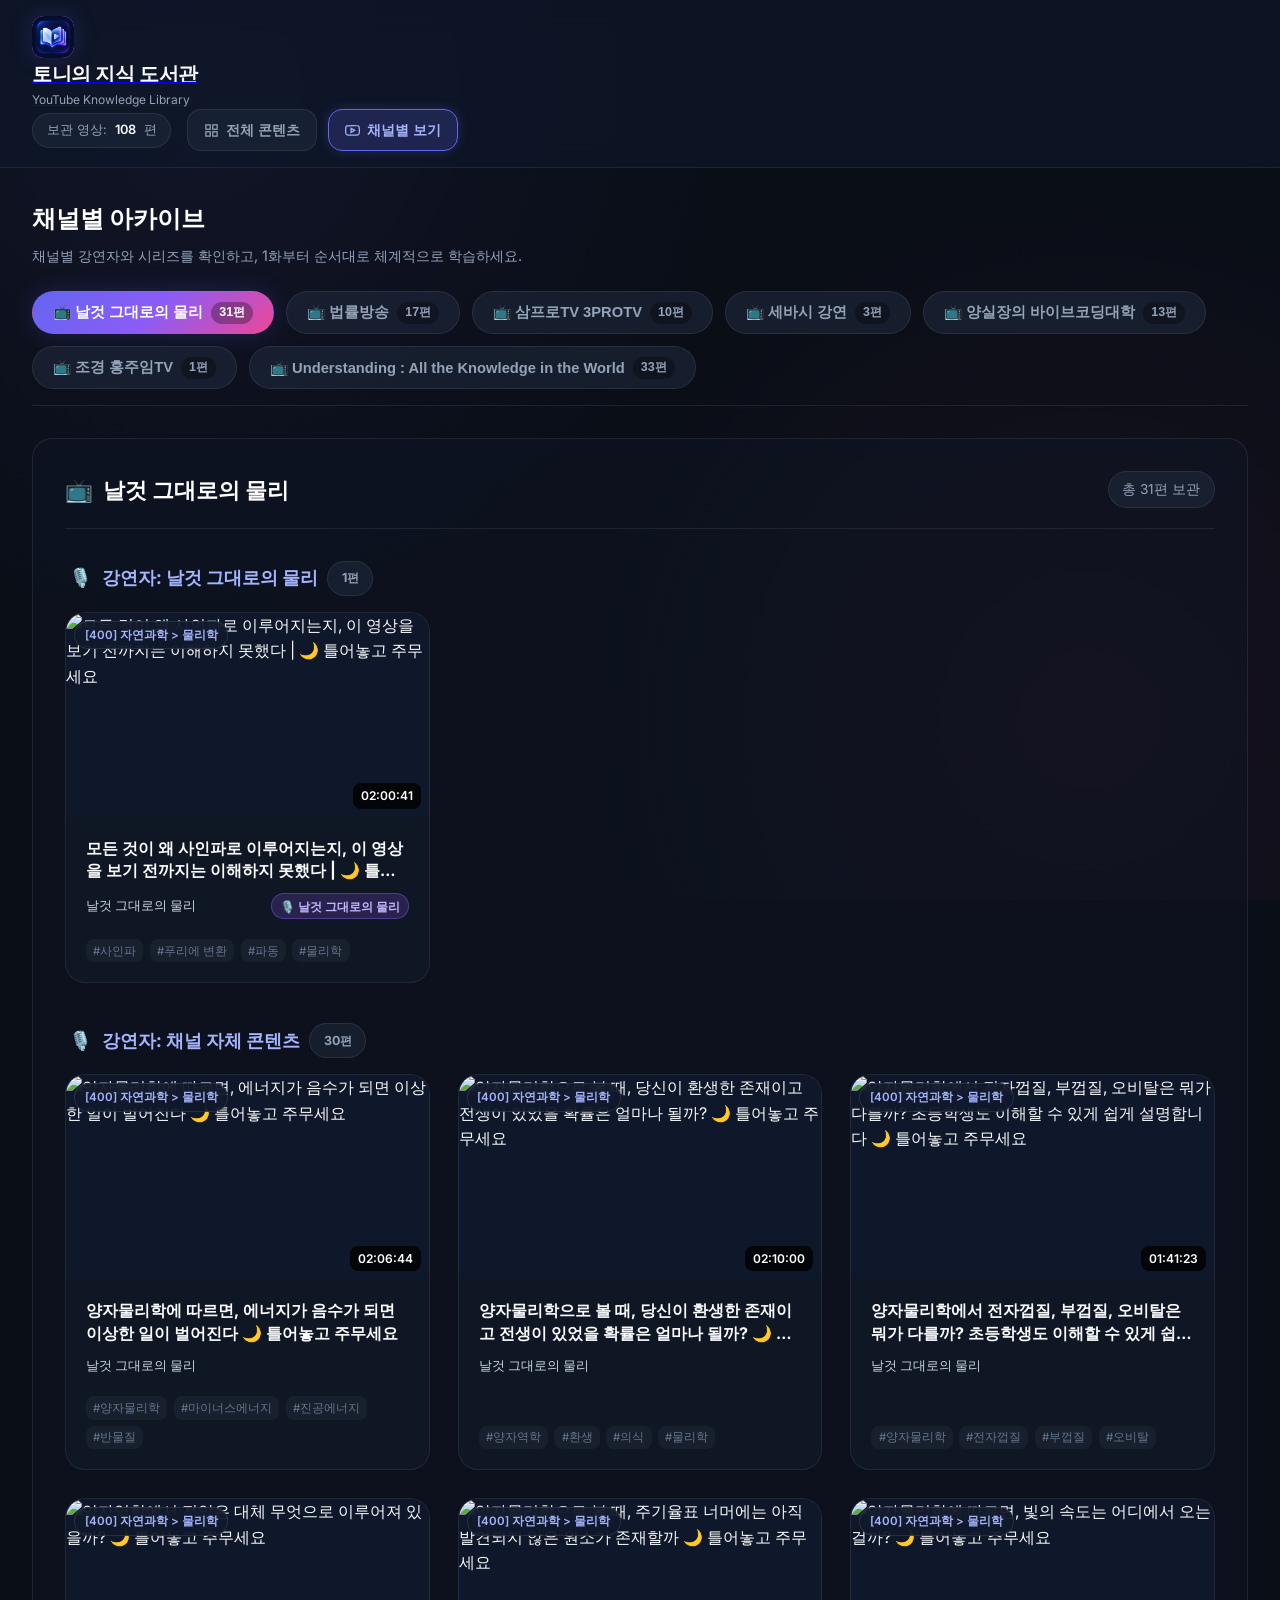
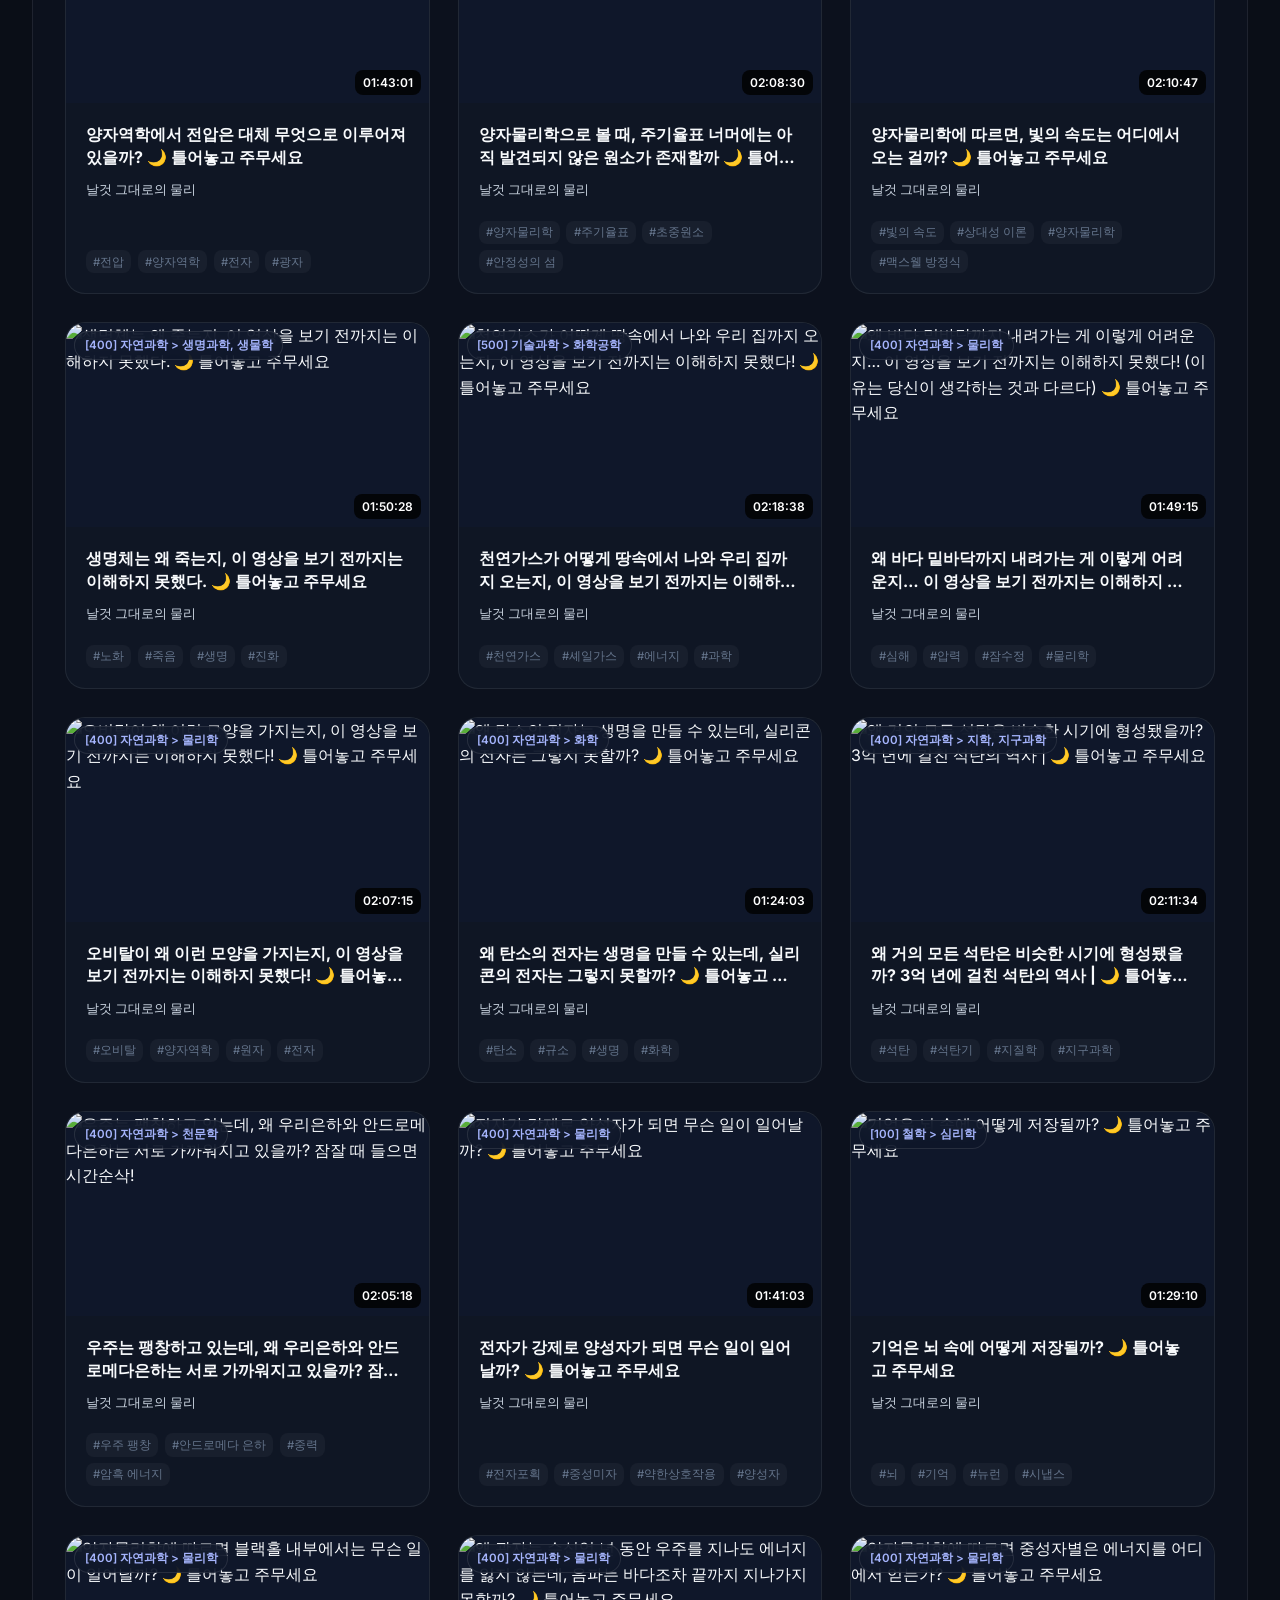
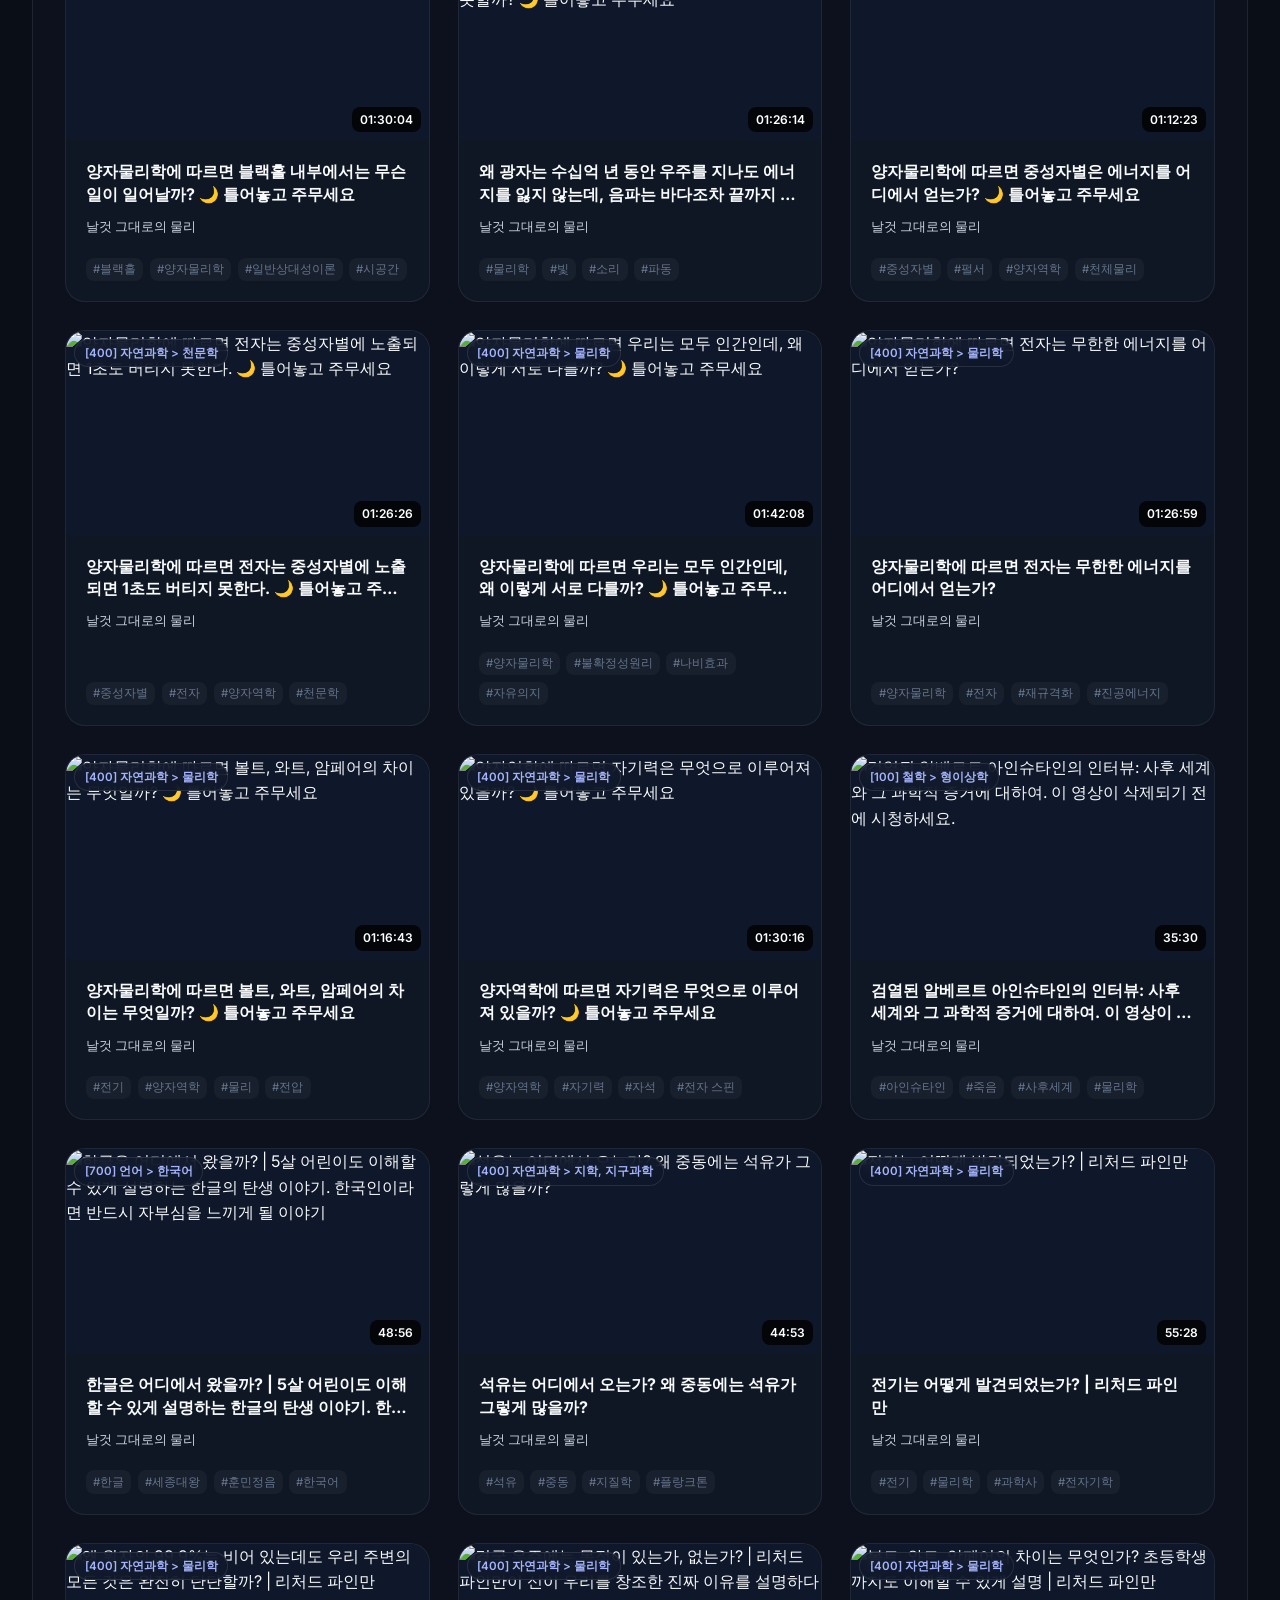
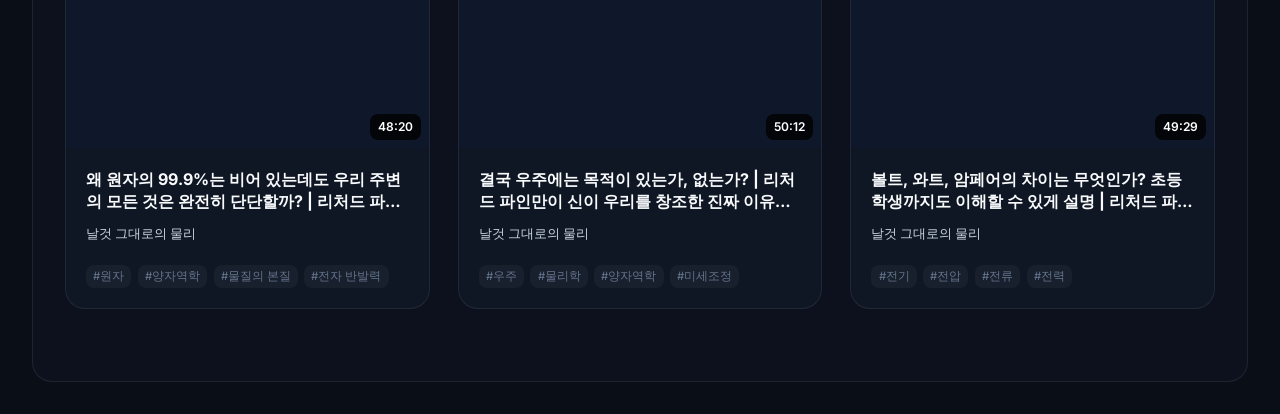
==== commit 8014b9c7: "Update library 5d512f7e80e544d9be25791d46a5374f" ====
--- a/channels.html
+++ b/channels.html
@@ -5,6 +5,10 @@
   <meta name="yka-mode" content="public">
   <meta name="viewport" content="width=device-width, initial-scale=1.0">
   <title>채널별 보기 — 토니의 지식 도서관</title>
+  <link rel="icon" type="image/png" sizes="32x32" href="./assets/favicon-32x32.png">
+  <link rel="icon" type="image/png" sizes="16x16" href="./assets/favicon-16x16.png">
+  <link rel="apple-touch-icon" sizes="180x180" href="./assets/tony-knowledge-library-icon.png">
+  <link rel="shortcut icon" href="./favicon.ico">
   <link rel="stylesheet" href="./css/style.css">
   <link rel="preconnect" href="https://fonts.googleapis.com">
   <link rel="preconnect" href="https://fonts.gstatic.com" crossorigin>
@@ -16,9 +20,7 @@
     <div class="header-inner">
       <a href="./index.html" class="logo-link">
         <div class="logo-icon">
-          <svg viewBox="0 0 24 24">
-            <path d="M12 2L2 7l10 5 10-5-10-5zM2 17l10 5 10-5M2 12l10 5 10-5"/>
-          </svg>
+          <img src="./assets/tony-knowledge-library-icon.png" alt="토니의 지식 도서관" class="logo-img">
         </div>
         <div class="logo-text">
           <h1>토니의 지식 도서관</h1>
--- a/css/style.css
+++ b/css/style.css
@@ -97,7 +97,6 @@
   text-decoration: none;
   color: inherit;
 }
-
 .logo-icon {
   width: 42px;
   height: 42px;
@@ -107,12 +106,42 @@
   align-items: center;
   justify-content: center;
   box-shadow: var(--shadow-glow);
+  overflow: hidden;
+  flex-shrink: 0;
+}
+
+.logo-icon img,
+.logo-img {
+  width: 100%;
+  height: 100%;
+  object-fit: cover;
+  border-radius: 12px;
+  display: block;
 }
 
 .logo-icon svg {
   width: 24px;
   height: 24px;
   fill: #ffffff;
+}
+
+.viewer-logo-group {
+  display: flex;
+  align-items: center;
+  text-decoration: none;
+  flex-shrink: 0;
+}
+
+.viewer-logo-icon {
+  width: 36px;
+  height: 36px;
+  border-radius: 10px;
+  box-shadow: var(--shadow-glow);
+  overflow: hidden;
+}
+
+.viewer-logo-icon img {
+  border-radius: 10px;
 }
 
 .logo-text h1 {
